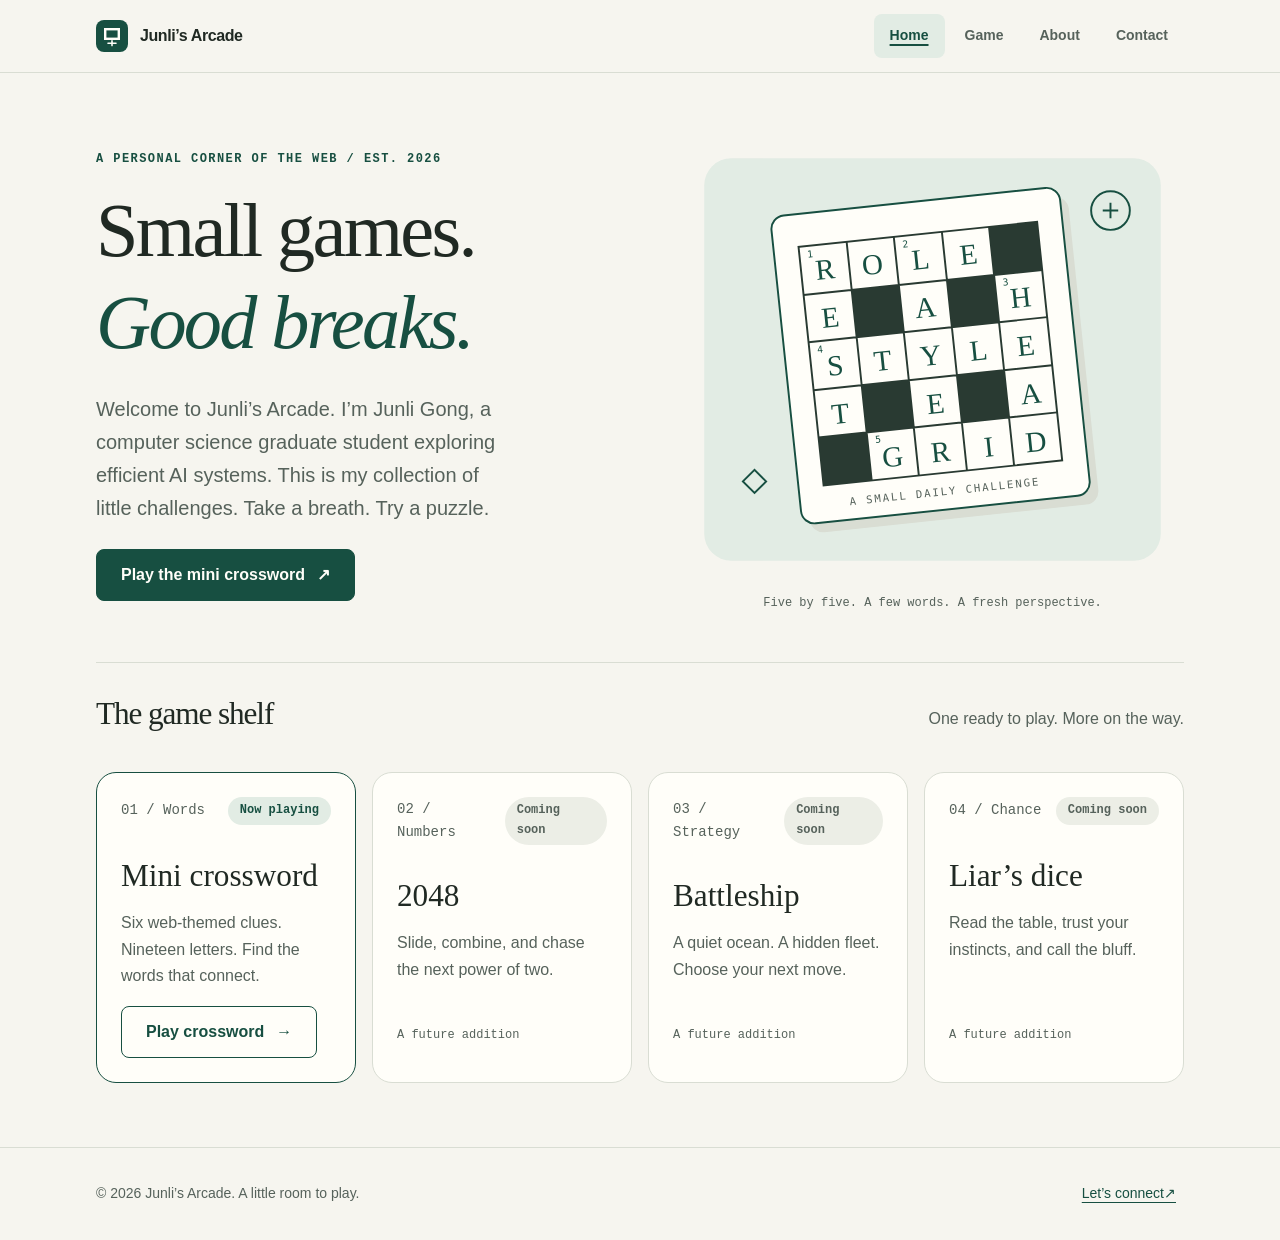
==== index.html @ 745cb151 "Add Project 1 site: landing, crossword, about, and contact pages" ====
<!doctype html>
<html lang="en">
  <head>
    <meta charset="utf-8">
    <meta name="viewport" content="width=device-width, initial-scale=1">
    <meta name="description" content="A personal arcade by Junli Gong. Play a web-themed mini crossword and explore a growing collection of small games.">
    <meta name="theme-color" content="#174f41">
    <title>Small games, thoughtful details | Junli’s Arcade</title>
    <link rel="icon" href="assets/icons/arcade.svg" type="image/svg+xml">
    <link rel="stylesheet" href="styles/global.css">
    <link rel="stylesheet" href="index.css">
  </head>
  <body>
    <a class="skip-link" href="#main-content">Skip to main content</a>
    <header class="site-header">
      <div class="header-inner">
        <a class="brand" href="index.html">
          <img src="assets/icons/arcade.svg" alt="" width="40" height="40">
          <span>Junli’s Arcade</span>
        </a>
        <nav class="site-nav" aria-label="Main navigation">
          <ul>
            <li><a href="index.html" aria-current="page">Home</a></li>
            <li><a href="game/">Game</a></li>
            <li><a href="about/">About</a></li>
            <li><a href="contact/">Contact</a></li>
          </ul>
        </nav>
      </div>
    </header>
    <main class="page" id="main-content" tabindex="-1">
      <section class="hero" aria-labelledby="hero-title">
        <div>
          <p class="eyebrow">A personal corner of the web / Est. 2026</p>
          <h1 id="hero-title">Small games.<br><em>Good breaks.</em></h1>
          <p class="intro">Welcome to Junli’s Arcade. I’m Junli Gong, a computer science graduate student exploring efficient AI systems. This is my collection of little challenges. Take a breath. Try a puzzle.</p>
          <a class="button" href="game/">Play the mini crossword <span aria-hidden="true">↗</span></a>
        </div>
        <figure class="hero-art">
          <img src="assets/images/arcade-board.svg" alt="Illustration of a five-by-five crossword with intersecting web development words" width="520" height="460">
          <figcaption>Five by five. A few words. A fresh perspective.</figcaption>
        </figure>
      </section>
      <section aria-labelledby="collection-title">
        <div class="section-heading">
          <h2 id="collection-title">The game shelf</h2>
          <p class="muted">One ready to play. More on the way.</p>
        </div>
        <ul class="game-collection">
          <li>
            <article class="game-card game-card--featured">
              <div class="card-topline"><span class="card-number">01 / Words</span><span class="badge">Now playing</span></div>
              <h3>Mini crossword</h3>
              <p>Six web-themed clues. Nineteen letters. Find the words that connect.</p>
              <a class="button button--secondary" href="game/">Play crossword <span aria-hidden="true">→</span></a>
            </article>
          </li>
          <li>
            <article class="game-card">
              <div class="card-topline"><span class="card-number">02 / Numbers</span><span class="badge badge--quiet">Coming soon</span></div>
              <h3>2048</h3>
              <p>Slide, combine, and chase the next power of two.</p>
              <span class="card-note">A future addition</span>
            </article>
          </li>
          <li>
            <article class="game-card">
              <div class="card-topline"><span class="card-number">03 / Strategy</span><span class="badge badge--quiet">Coming soon</span></div>
              <h3>Battleship</h3>
              <p>A quiet ocean. A hidden fleet. Choose your next move.</p>
              <span class="card-note">A future addition</span>
            </article>
          </li>
          <li>
            <article class="game-card">
              <div class="card-topline"><span class="card-number">04 / Chance</span><span class="badge badge--quiet">Coming soon</span></div>
              <h3>Liar’s dice</h3>
              <p>Read the table, trust your instincts, and call the bluff.</p>
              <span class="card-note">A future addition</span>
            </article>
          </li>
        </ul>
      </section>
    </main>
    <footer class="site-footer">
      <div class="footer-inner">
        <p>© 2026 Junli’s Arcade. A little room to play.</p>
        <a href="contact/">Let’s connect <span aria-hidden="true">↗</span></a>
      </div>
    </footer>
  </body>
</html>
---- styles/global.css ----
:root {
  /* Warm neutrals, one forest-green accent, and shared layout/type scales. */
  --color-paper: #f6f5ef;
  --color-surface: #fffef9;
  --color-ink: #202923;
  --color-muted: #56625b;
  --color-line: #d9ddd3;
  --color-soft: #eceee6;
  --color-accent: #174f41;
  --color-accent-soft: #e2ece4;
  --color-block: #293a32;
  --font-body: "Avenir Next", Avenir, "Segoe UI", sans-serif;
  --font-display: Georgia, "Times New Roman", serif;
  --font-mono: "SFMono-Regular", Consolas, "Liberation Mono", monospace;
  --text-xs: 0.75rem;
  --text-sm: 0.875rem;
  --text-base: 1rem;
  --text-lg: 1.25rem;
  --text-xl: 1.563rem;
  --text-2xl: 1.953rem;
  --text-3xl: 2.441rem;
  --text-4xl: 3.052rem;
  --text-hero: 4.768rem;
  --space-1: 0.25rem;
  --space-2: 0.5rem;
  --space-3: 0.75rem;
  --space-4: 1rem;
  --space-6: 1.5rem;
  --space-8: 2rem;
  --space-12: 3rem;
  --space-16: 4rem;
  --space-24: 6rem;
  --radius-sm: 0.5rem;
  --radius-lg: 1.25rem;
  --radius-pill: 99rem;
  --content-width: 72rem;
  --reading-width: 65ch;
  --target-size: 2.75rem;
  --nav-height: 4.5rem;
  --line-thin: 1px;
  --line-bold: 2px;
  --focus-width: 3px;
  --motion-fast: 160ms;
}

* {
  box-sizing: border-box;
}

html {
  scroll-padding-top: calc(var(--nav-height) + var(--space-6));
  scroll-padding-bottom: calc(var(--nav-height) + var(--space-6));
}

body {
  margin: 0;
  padding-bottom: calc(var(--nav-height) + env(safe-area-inset-bottom));
  background: var(--color-paper);
  color: var(--color-ink);
  font-family: var(--font-body);
  font-size: var(--text-base);
  line-height: 1.65;
}

img,
svg {
  display: block;
  max-width: 100%;
  height: auto;
}

a {
  color: var(--color-accent);
  text-underline-offset: var(--space-1);
}

a,
button,
summary {
  -webkit-tap-highlight-color: var(--color-accent-soft);
  transition: background-color var(--motion-fast), color var(--motion-fast);
}

a:hover {
  text-decoration-thickness: var(--line-bold);
}

:focus-visible {
  outline: var(--focus-width) solid var(--color-accent);
  outline-offset: var(--space-1);
}

main:focus {
  outline: none;
}

h1,
h2,
h3,
h4,
h5,
h6 {
  margin: 0 0 var(--space-4);
  line-height: 1.2;
  font-weight: 600;
}

h1,
h2 {
  font-family: var(--font-display);
  font-weight: 400;
  letter-spacing: -0.035em;
}

h1 { font-size: clamp(var(--text-3xl), 6vw, var(--text-4xl)); }
h2 { font-size: var(--text-2xl); }
h3 { font-size: var(--text-xl); }
h4 { font-size: var(--text-lg); }
h5 { font-size: var(--text-base); }
h6 { font-size: var(--text-sm); }

p {
  max-width: var(--reading-width);
  margin: 0 0 var(--space-4);
}

ul,
ol {
  padding-left: var(--space-6);
}

button,
input {
  font: inherit;
}

button,
summary {
  cursor: pointer;
}

.visually-hidden {
  position: absolute;
  width: 1px;
  height: 1px;
  padding: 0;
  margin: -1px;
  overflow: hidden;
  clip-path: inset(50%);
  white-space: nowrap;
  border: 0;
}

.skip-link {
  position: fixed;
  top: var(--space-2);
  left: var(--space-4);
  z-index: 30;
  padding: var(--space-3) var(--space-4);
  transform: translateY(-200%);
  background: var(--color-surface);
  border-radius: var(--radius-sm);
}

.skip-link:focus {
  transform: translateY(0);
}

.site-header {
  position: sticky;
  top: 0;
  z-index: 20;
  background: var(--color-paper);
  border-bottom: var(--line-thin) solid var(--color-line);
}

.header-inner,
.page,
.footer-inner {
  width: min(100%, var(--content-width));
  margin-inline: auto;
  padding-inline: var(--space-4);
}

.header-inner {
  display: flex;
  align-items: center;
  justify-content: space-between;
  min-height: var(--nav-height);
  gap: var(--space-4);
}

.brand {
  display: flex;
  align-items: center;
  min-height: var(--target-size);
  gap: var(--space-3);
  font-weight: 700;
  color: var(--color-ink);
  text-decoration: none;
  letter-spacing: -0.025em;
}

.brand img {
  width: var(--space-8);
  height: var(--space-8);
}

.site-nav ul {
  position: fixed;
  inset: auto 0 0;
  display: flex;
  align-items: stretch;
  min-height: var(--nav-height);
  margin: 0;
  padding: var(--space-2) var(--space-2) calc(var(--space-2) + env(safe-area-inset-bottom));
  list-style: none;
  background: var(--color-surface);
  border-top: var(--line-thin) solid var(--color-line);
}

.site-nav li {
  flex: 1;
}

.site-nav a {
  display: flex;
  align-items: center;
  justify-content: center;
  min-width: var(--target-size);
  min-height: var(--target-size);
  height: 100%;
  padding: var(--space-2);
  border-radius: var(--radius-sm);
  font-size: var(--text-sm);
  font-weight: 600;
  color: var(--color-muted);
  text-decoration: none;
}

.site-nav a:hover,
.site-nav a[aria-current="page"] {
  background: var(--color-accent-soft);
  color: var(--color-accent);
}

.site-nav a[aria-current="page"] {
  text-decoration: underline;
  text-decoration-thickness: var(--line-bold);
}

.page {
  padding-block: var(--space-12);
}

.eyebrow {
  margin-bottom: var(--space-4);
  color: var(--color-accent);
  font-family: var(--font-mono);
  font-size: var(--text-xs);
  font-weight: 600;
  letter-spacing: 0.12em;
  text-transform: uppercase;
}

.intro {
  color: var(--color-muted);
  font-size: var(--text-lg);
}

.muted {
  color: var(--color-muted);
}

.button {
  display: inline-flex;
  align-items: center;
  justify-content: center;
  min-height: var(--target-size);
  gap: var(--space-3);
  padding: var(--space-3) var(--space-6);
  border: var(--line-thin) solid var(--color-accent);
  border-radius: var(--radius-sm);
  background: var(--color-accent);
  color: var(--color-surface);
  font-weight: 600;
  text-decoration: none;
}

.button:hover {
  background: var(--color-block);
}

.button--secondary {
  background: var(--color-surface);
  color: var(--color-accent);
}

.button--secondary:hover {
  background: var(--color-accent-soft);
}

.badge {
  display: inline-flex;
  padding: var(--space-1) var(--space-3);
  border-radius: var(--radius-pill);
  background: var(--color-accent-soft);
  color: var(--color-accent);
  font-family: var(--font-mono);
  font-size: var(--text-xs);
  font-weight: 600;
}

.badge--quiet {
  background: var(--color-soft);
  color: var(--color-muted);
}

.page-heading {
  margin-bottom: var(--space-8);
}

.site-footer {
  border-top: var(--line-thin) solid var(--color-line);
}

.footer-inner {
  display: flex;
  flex-wrap: wrap;
  align-items: center;
  justify-content: space-between;
  gap: var(--space-4);
  padding-block: var(--space-6);
  color: var(--color-muted);
  font-size: var(--text-sm);
}

.footer-inner p {
  margin: 0;
}

.footer-inner a {
  display: inline-flex;
  align-items: center;
  min-height: var(--target-size);
  padding-inline: var(--space-2);
}

@media (min-width: 40rem) {
  html { scroll-padding-bottom: var(--space-6); }
  body { padding-bottom: 0; }
  .header-inner, .page, .footer-inner { padding-inline: var(--space-8); }
  .page { padding-block: var(--space-16); }
  .site-nav ul {
    position: static;
    min-height: auto;
    gap: var(--space-1);
    padding: 0;
    border: 0;
    background: transparent;
  }
  .site-nav a { padding-inline: var(--space-4); }
}

@media (prefers-reduced-motion: reduce) {
  *, *::before, *::after { transition: none !important; }
}
---- index.css ----
.hero {
  display: grid;
  align-items: center;
  gap: var(--space-8);
  padding-bottom: var(--space-12);
}

.hero h1 {
  max-width: 11ch;
  font-size: clamp(var(--text-3xl), 7vw, var(--text-hero));
}

.hero h1 em {
  color: var(--color-accent);
  font-weight: 400;
}

.hero .intro {
  max-width: 38ch;
  margin-block: var(--space-6);
}

.hero-art {
  margin: 0;
}

.hero-art img {
  width: 100%;
}

.hero-art figcaption {
  margin-top: var(--space-3);
  color: var(--color-muted);
  font-family: var(--font-mono);
  font-size: var(--text-xs);
  text-align: center;
}

.section-heading {
  display: flex;
  flex-wrap: wrap;
  align-items: baseline;
  justify-content: space-between;
  gap: var(--space-4);
  padding-top: var(--space-8);
  border-top: var(--line-thin) solid var(--color-line);
}

.game-collection {
  display: grid;
  gap: var(--space-4);
  margin: var(--space-6) 0 0;
  padding: 0;
  list-style: none;
}

.game-card {
  display: flex;
  flex-direction: column;
  align-items: flex-start;
  height: 100%;
  padding: var(--space-6);
  border: var(--line-thin) solid var(--color-line);
  border-radius: var(--radius-lg);
  background: var(--color-surface);
}

.game-card--featured {
  border-color: var(--color-accent);
}

.card-topline {
  display: flex;
  justify-content: space-between;
  align-items: center;
  width: 100%;
  gap: var(--space-2);
  margin-bottom: var(--space-8);
}

.card-number {
  color: var(--color-muted);
  font-family: var(--font-mono);
  font-size: var(--text-sm);
}

.game-card h3 {
  font-family: var(--font-display);
  font-size: var(--text-2xl);
  font-weight: 400;
}

.game-card p {
  color: var(--color-muted);
}

.game-card .button {
  margin-top: auto;
}

.card-note {
  margin-top: auto;
  padding-block: var(--space-3);
  font-family: var(--font-mono);
  font-size: var(--text-xs);
  color: var(--color-muted);
}

@media (min-width: 40rem) {
  .hero { grid-template-columns: 1.1fr 1fr; }
  .game-collection { grid-template-columns: repeat(2, minmax(0, 1fr)); }
}

@media (min-width: 64rem) {
  .game-collection { grid-template-columns: repeat(4, minmax(0, 1fr)); }
}
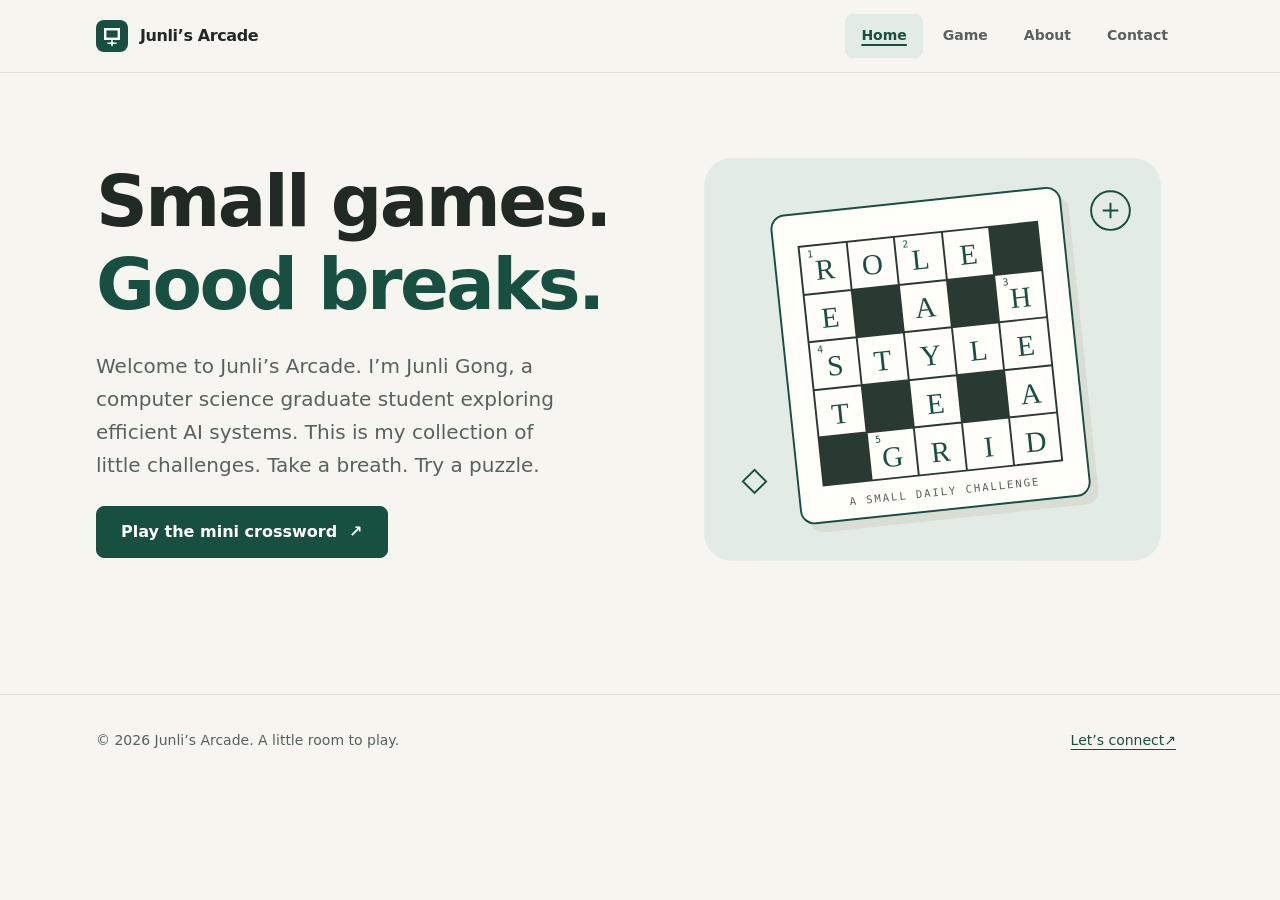
==== commit 33cb2dcf: "Simplify the site: remove the game shelf, decorative labels, answer validation, and unused styles" ====
--- a/index.html
+++ b/index.html
@@ -31,55 +31,13 @@
     <main class="page" id="main-content" tabindex="-1">
       <section class="hero" aria-labelledby="hero-title">
         <div>
-          <p class="eyebrow">A personal corner of the web / Est. 2026</p>
           <h1 id="hero-title">Small games.<br><em>Good breaks.</em></h1>
           <p class="intro">Welcome to Junli’s Arcade. I’m Junli Gong, a computer science graduate student exploring efficient AI systems. This is my collection of little challenges. Take a breath. Try a puzzle.</p>
           <a class="button" href="game/">Play the mini crossword <span aria-hidden="true">↗</span></a>
         </div>
         <figure class="hero-art">
           <img src="assets/images/arcade-board.svg" alt="Illustration of a five-by-five crossword with intersecting web development words" width="520" height="460">
-          <figcaption>Five by five. A few words. A fresh perspective.</figcaption>
         </figure>
-      </section>
-      <section aria-labelledby="collection-title">
-        <div class="section-heading">
-          <h2 id="collection-title">The game shelf</h2>
-          <p class="muted">One ready to play. More on the way.</p>
-        </div>
-        <ul class="game-collection">
-          <li>
-            <article class="game-card game-card--featured">
-              <div class="card-topline"><span class="card-number">01 / Words</span><span class="badge">Now playing</span></div>
-              <h3>Mini crossword</h3>
-              <p>Six web-themed clues. Nineteen letters. Find the words that connect.</p>
-              <a class="button button--secondary" href="game/">Play crossword <span aria-hidden="true">→</span></a>
-            </article>
-          </li>
-          <li>
-            <article class="game-card">
-              <div class="card-topline"><span class="card-number">02 / Numbers</span><span class="badge badge--quiet">Coming soon</span></div>
-              <h3>2048</h3>
-              <p>Slide, combine, and chase the next power of two.</p>
-              <span class="card-note">A future addition</span>
-            </article>
-          </li>
-          <li>
-            <article class="game-card">
-              <div class="card-topline"><span class="card-number">03 / Strategy</span><span class="badge badge--quiet">Coming soon</span></div>
-              <h3>Battleship</h3>
-              <p>A quiet ocean. A hidden fleet. Choose your next move.</p>
-              <span class="card-note">A future addition</span>
-            </article>
-          </li>
-          <li>
-            <article class="game-card">
-              <div class="card-topline"><span class="card-number">04 / Chance</span><span class="badge badge--quiet">Coming soon</span></div>
-              <h3>Liar’s dice</h3>
-              <p>Read the table, trust your instincts, and call the bluff.</p>
-              <span class="card-note">A future addition</span>
-            </article>
-          </li>
-        </ul>
       </section>
     </main>
     <footer class="site-footer">
--- a/styles/global.css
+++ b/styles/global.css
@@ -5,22 +5,19 @@
   --color-ink: #202923;
   --color-muted: #56625b;
   --color-line: #d9ddd3;
-  --color-soft: #eceee6;
   --color-accent: #174f41;
   --color-accent-soft: #e2ece4;
   --color-block: #293a32;
-  --font-body: "Avenir Next", Avenir, "Segoe UI", sans-serif;
-  --font-display: Georgia, "Times New Roman", serif;
+  --font-body: system-ui, -apple-system, BlinkMacSystemFont, "Segoe UI", sans-serif;
   --font-mono: "SFMono-Regular", Consolas, "Liberation Mono", monospace;
   --text-xs: 0.75rem;
   --text-sm: 0.875rem;
   --text-base: 1rem;
   --text-lg: 1.25rem;
-  --text-xl: 1.563rem;
-  --text-2xl: 1.953rem;
-  --text-3xl: 2.441rem;
-  --text-4xl: 3.052rem;
-  --text-hero: 4.768rem;
+  --text-xl: 1.5rem;
+  --text-2xl: 2rem;
+  --text-3xl: 2.5rem;
+  --text-4xl: 4.5rem;
   --space-1: 0.25rem;
   --space-2: 0.5rem;
   --space-3: 0.75rem;
@@ -29,7 +26,6 @@
   --space-8: 2rem;
   --space-12: 3rem;
   --space-16: 4rem;
-  --space-24: 6rem;
   --radius-sm: 0.5rem;
   --radius-lg: 1.25rem;
   --radius-pill: 99rem;
@@ -101,18 +97,15 @@
 h5,
 h6 {
   margin: 0 0 var(--space-4);
-  line-height: 1.2;
+  line-height: 1.15;
   font-weight: 600;
-}
-
-h1,
-h2 {
-  font-family: var(--font-display);
-  font-weight: 400;
   letter-spacing: -0.035em;
 }
 
-h1 { font-size: clamp(var(--text-3xl), 6vw, var(--text-4xl)); }
+h1 {
+  font-size: clamp(var(--text-3xl), 6vw, var(--text-4xl));
+  font-weight: 650;
+}
 h2 { font-size: var(--text-2xl); }
 h3 { font-size: var(--text-xl); }
 h4 { font-size: var(--text-lg); }
@@ -253,16 +246,6 @@
   padding-block: var(--space-12);
 }
 
-.eyebrow {
-  margin-bottom: var(--space-4);
-  color: var(--color-accent);
-  font-family: var(--font-mono);
-  font-size: var(--text-xs);
-  font-weight: 600;
-  letter-spacing: 0.12em;
-  text-transform: uppercase;
-}
-
 .intro {
   color: var(--color-muted);
   font-size: var(--text-lg);
@@ -309,11 +292,6 @@
   font-family: var(--font-mono);
   font-size: var(--text-xs);
   font-weight: 600;
-}
-
-.badge--quiet {
-  background: var(--color-soft);
-  color: var(--color-muted);
 }
 
 .page-heading {
--- a/index.css
+++ b/index.css
@@ -7,12 +7,12 @@
 
 .hero h1 {
   max-width: 11ch;
-  font-size: clamp(var(--text-3xl), 7vw, var(--text-hero));
 }
 
 .hero h1 em {
   color: var(--color-accent);
-  font-weight: 400;
+  font-style: normal;
+  font-weight: inherit;
 }
 
 .hero .intro {
@@ -28,89 +28,6 @@
   width: 100%;
 }
 
-.hero-art figcaption {
-  margin-top: var(--space-3);
-  color: var(--color-muted);
-  font-family: var(--font-mono);
-  font-size: var(--text-xs);
-  text-align: center;
-}
-
-.section-heading {
-  display: flex;
-  flex-wrap: wrap;
-  align-items: baseline;
-  justify-content: space-between;
-  gap: var(--space-4);
-  padding-top: var(--space-8);
-  border-top: var(--line-thin) solid var(--color-line);
-}
-
-.game-collection {
-  display: grid;
-  gap: var(--space-4);
-  margin: var(--space-6) 0 0;
-  padding: 0;
-  list-style: none;
-}
-
-.game-card {
-  display: flex;
-  flex-direction: column;
-  align-items: flex-start;
-  height: 100%;
-  padding: var(--space-6);
-  border: var(--line-thin) solid var(--color-line);
-  border-radius: var(--radius-lg);
-  background: var(--color-surface);
-}
-
-.game-card--featured {
-  border-color: var(--color-accent);
-}
-
-.card-topline {
-  display: flex;
-  justify-content: space-between;
-  align-items: center;
-  width: 100%;
-  gap: var(--space-2);
-  margin-bottom: var(--space-8);
-}
-
-.card-number {
-  color: var(--color-muted);
-  font-family: var(--font-mono);
-  font-size: var(--text-sm);
-}
-
-.game-card h3 {
-  font-family: var(--font-display);
-  font-size: var(--text-2xl);
-  font-weight: 400;
-}
-
-.game-card p {
-  color: var(--color-muted);
-}
-
-.game-card .button {
-  margin-top: auto;
-}
-
-.card-note {
-  margin-top: auto;
-  padding-block: var(--space-3);
-  font-family: var(--font-mono);
-  font-size: var(--text-xs);
-  color: var(--color-muted);
-}
-
 @media (min-width: 40rem) {
   .hero { grid-template-columns: 1.1fr 1fr; }
-  .game-collection { grid-template-columns: repeat(2, minmax(0, 1fr)); }
 }
-
-@media (min-width: 64rem) {
-  .game-collection { grid-template-columns: repeat(4, minmax(0, 1fr)); }
-}
